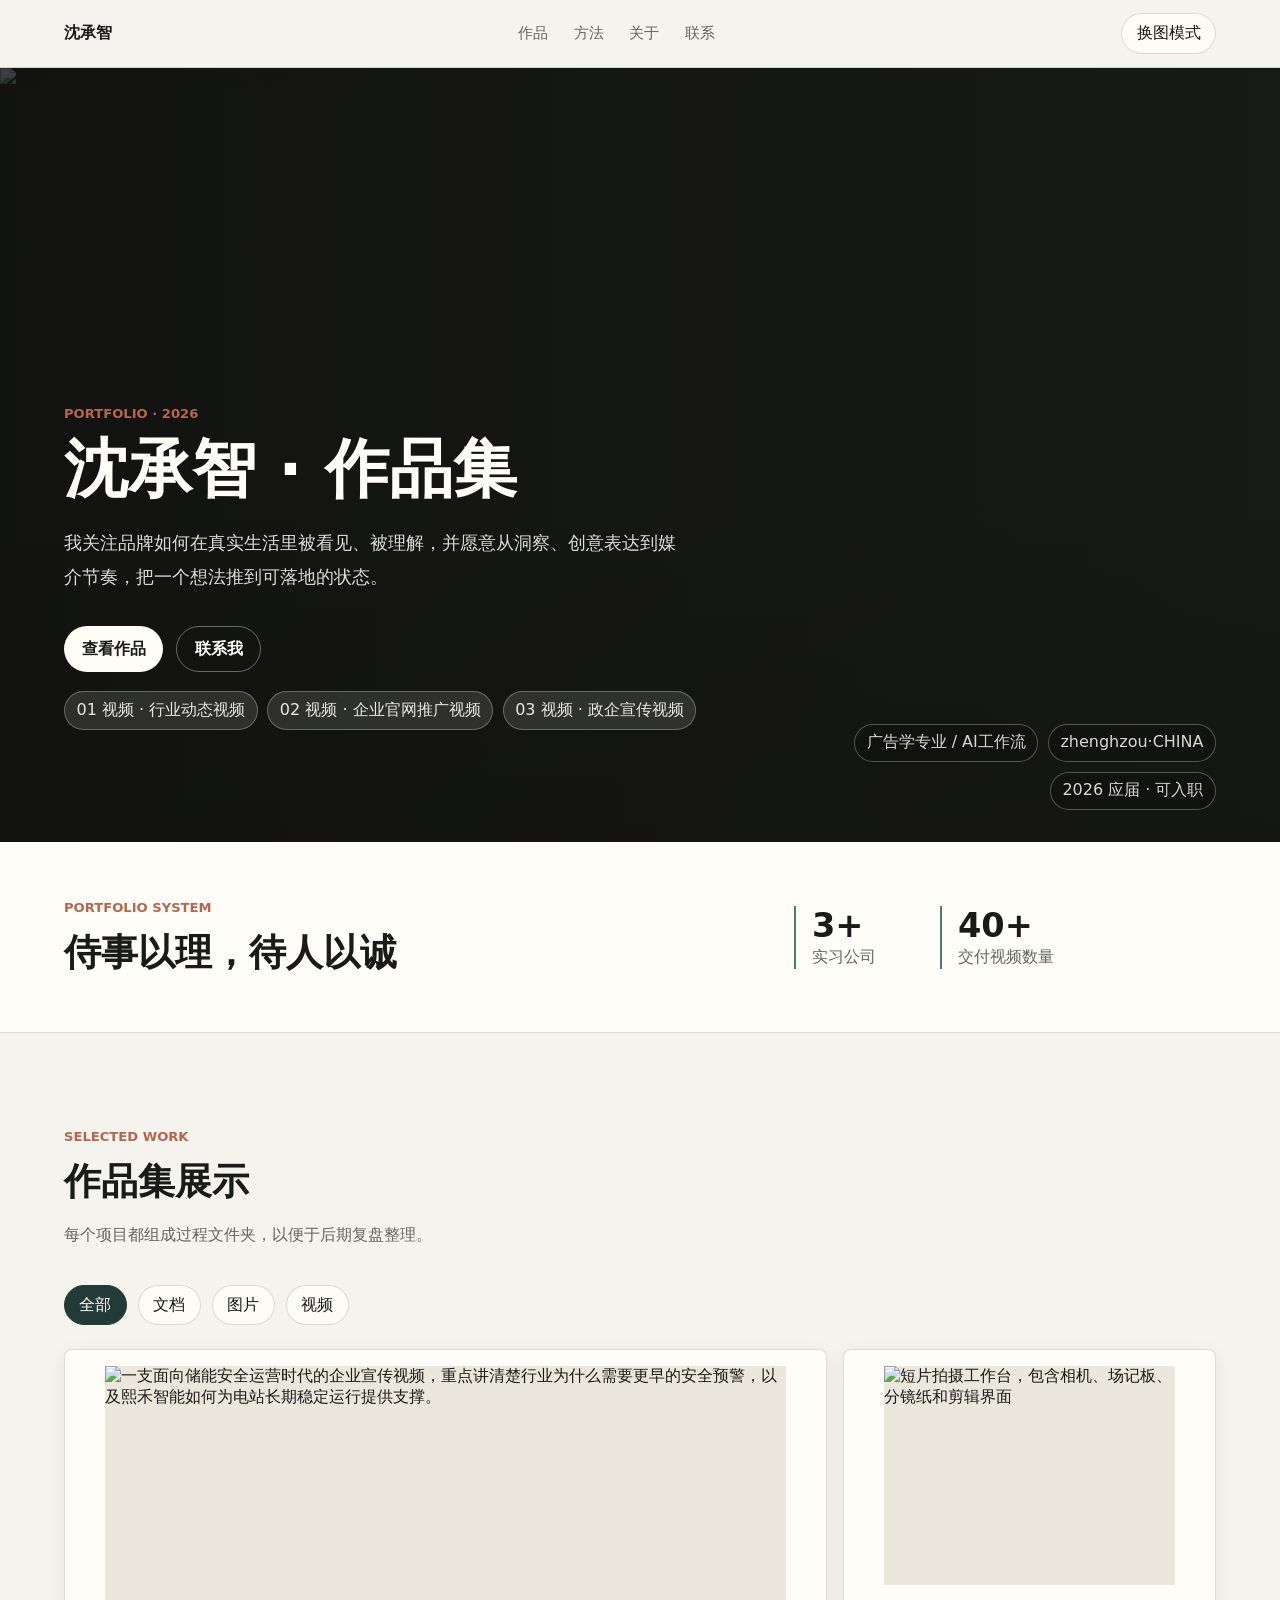
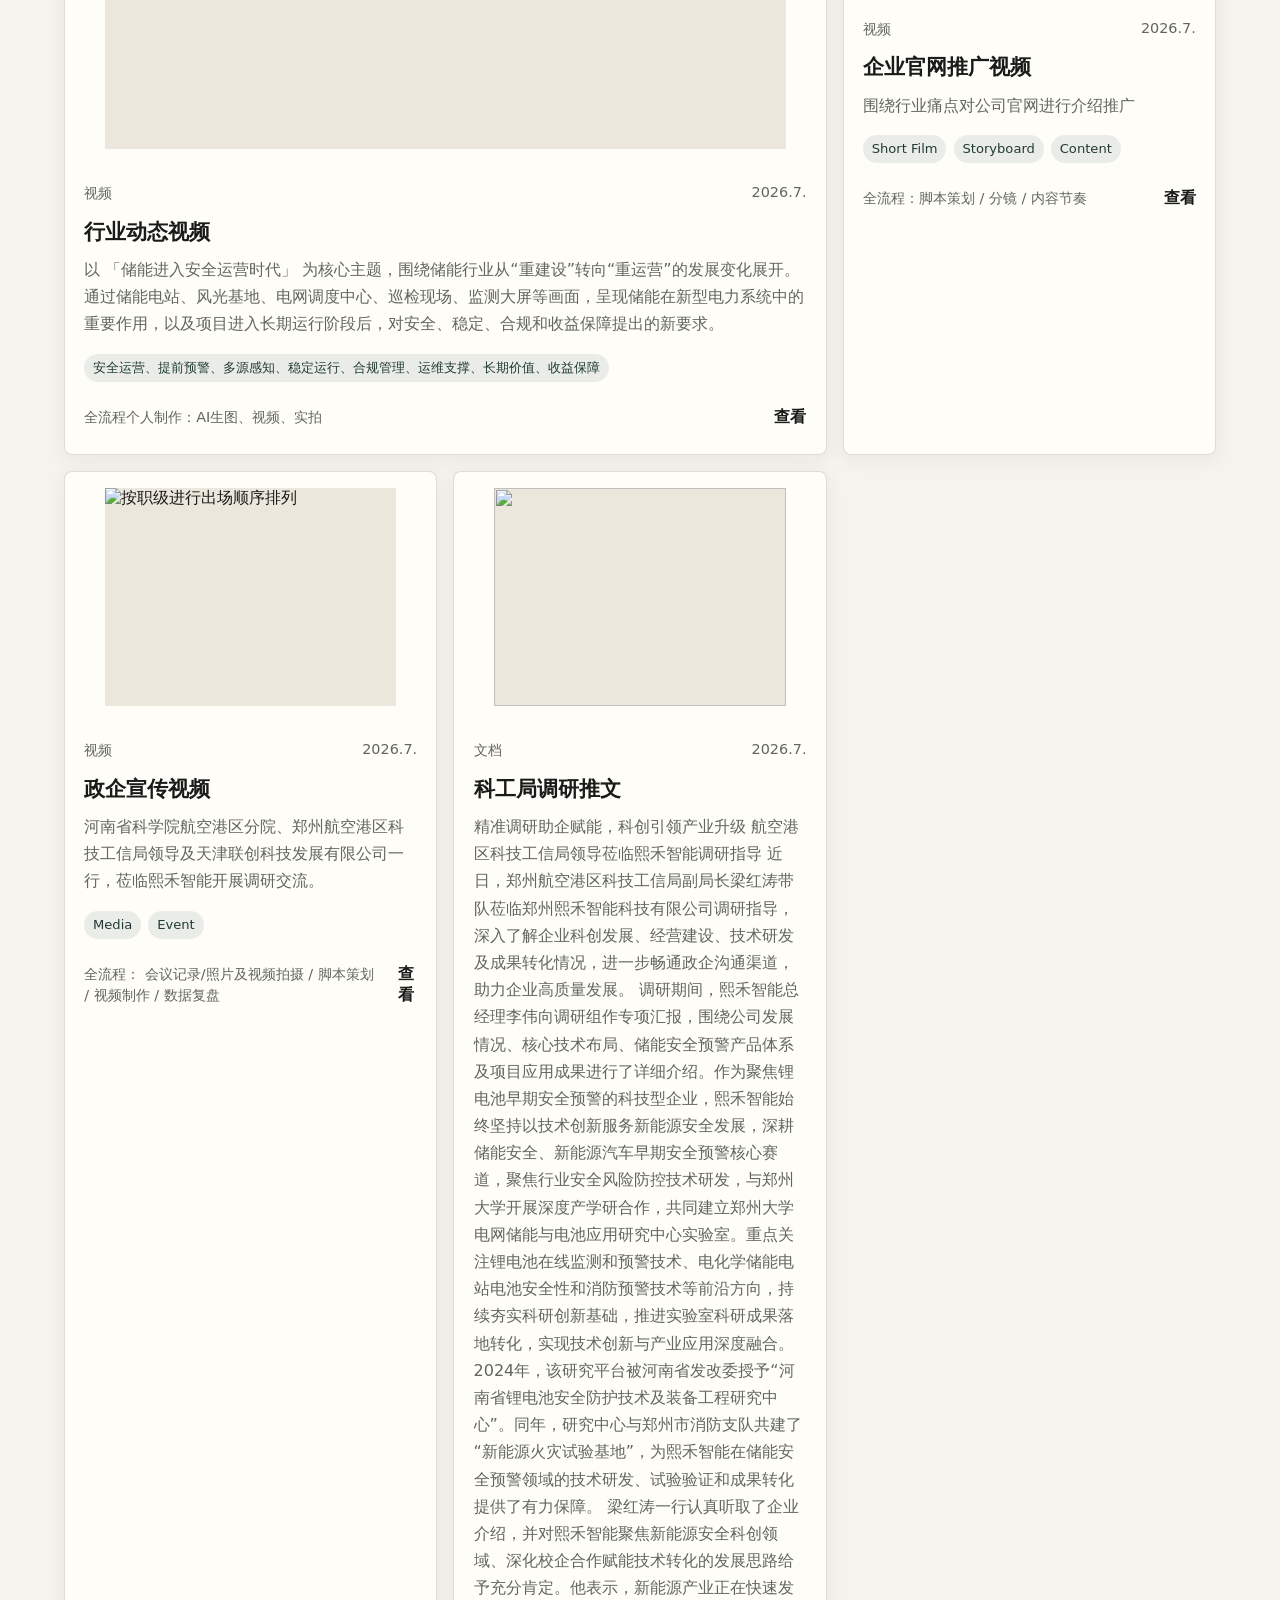
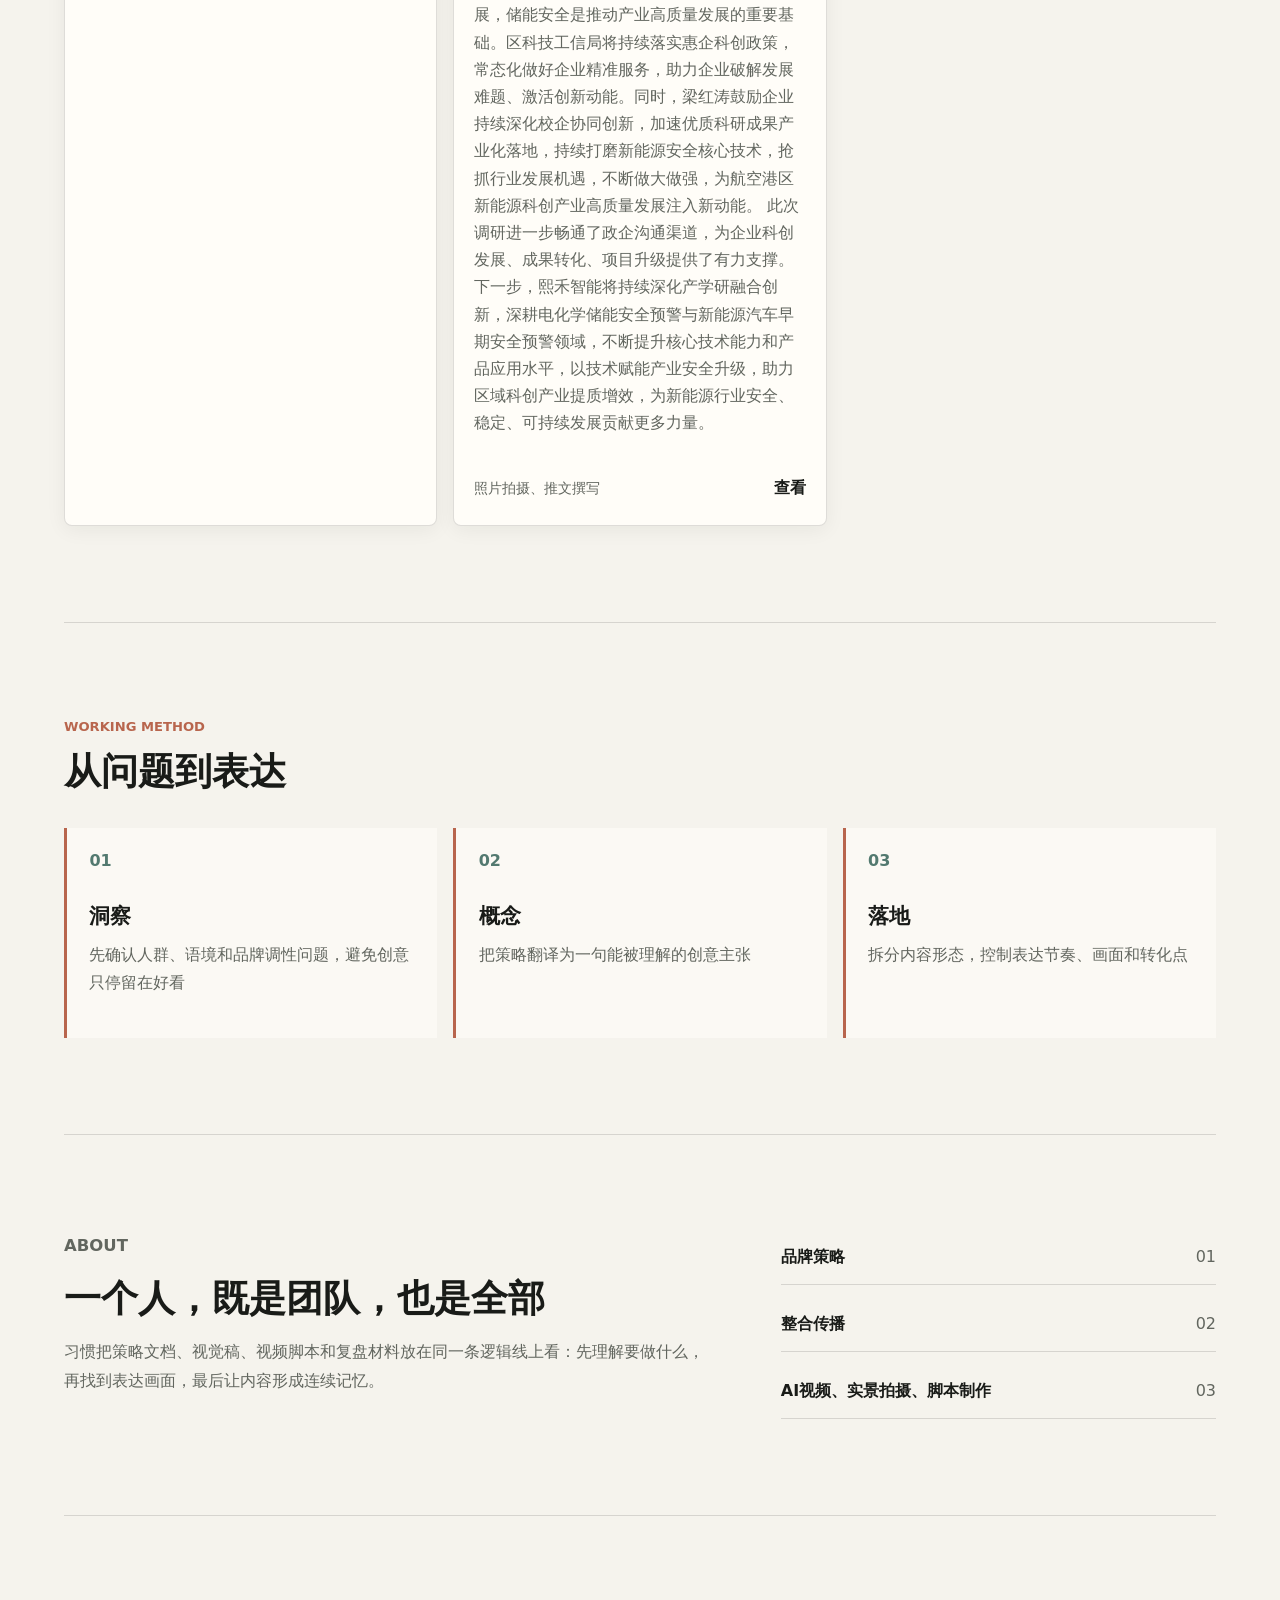
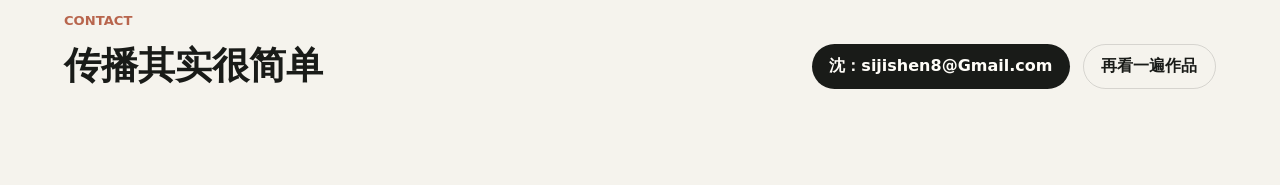
==== index.html @ af988483 "Add files via upload" ====
<!doctype html>
<html lang="zh-CN">
  <head>
    <meta charset="UTF-8" />
    <meta name="viewport" content="width=device-width, initial-scale=1.0" />
    <title>广告作品集 | 你的名字</title>
    <meta
      name="description"
      content="广告学应届生作品集，展示品牌策略、视觉传播、文档、图片与视频项目。"
    />
    <link rel="icon" href="data:," />
    <link rel="stylesheet" href="styles.css" />
  </head>
  <body>
    <a class="skip-link" href="#work">跳到作品</a>

    <header class="site-header" aria-label="主导航">
      <a class="brand" href="#top" id="brandName">你的名字</a>
      <nav class="nav-links" aria-label="页面导航">
        <a href="#work">作品</a>
        <a href="#process">方法</a>
        <a href="#about">关于</a>
        <a href="#contact">联系</a>
      </nav>
      <button class="text-button" id="editModeToggle" type="button" aria-pressed="false">
        换图模式
      </button>
    </header>

    <main id="top">
      <section class="hero" aria-labelledby="heroTitle">
        <img class="hero-image" id="heroImage" src="" alt="" />
        <div class="hero-shade" aria-hidden="true"></div>
        <div class="hero-content">
          <p class="eyebrow" id="heroEyebrow">Advertising Portfolio · 2026</p>
          <h1 id="heroTitle">把策略、画面与媒介节奏放到同一张桌面上。</h1>
          <p class="hero-copy" id="heroIntro"></p>
          <div class="hero-actions">
            <a class="primary-link" href="#work">查看作品</a>
            <a class="secondary-link" href="#contact">联系我</a>
          </div>
          <div class="hero-work-rail" id="heroWorkRail" aria-label="快速打开作品"></div>
          <div class="hero-image-tools image-tools" data-image-tools>
            <label class="file-button">
              替换首图
              <input class="image-picker" type="file" accept="image/*" data-slot="hero" />
            </label>
            <button class="text-button light" type="button" data-reset-image="hero">恢复默认</button>
          </div>
        </div>
        <div class="hero-meta" aria-label="个人信息">
          <span id="profileRole">广告学应届生</span>
          <span id="profileLocation">Shanghai</span>
          <span id="profileAvailability">2026 应届 · 可入职</span>
        </div>
      </section>

      <section class="overview" aria-label="作品集概览">
        <div class="overview-inner">
          <div>
            <p class="section-kicker">Portfolio System</p>
            <h2 id="overviewTitle">文档、图片、视频，都放进同一套清晰的叙事里。</h2>
          </div>
          <div class="metric-row" id="metricRow"></div>
        </div>
      </section>

      <section class="work-section" id="work" aria-labelledby="workTitle">
        <div class="section-heading">
          <p class="section-kicker">Selected Work</p>
          <h2 id="workTitle">作品</h2>
          <p id="workIntro">
            每个项目都保留封面、媒介类型、职责、过程文件和预览入口，适合面试前快速展示重点。
          </p>
        </div>
        <div class="filter-bar" id="filterBar" role="tablist" aria-label="作品筛选"></div>
        <div class="portfolio-grid" id="portfolioGrid"></div>
      </section>

      <section class="process-band" id="process" aria-labelledby="processTitle">
        <div class="section-heading narrow">
          <p class="section-kicker">Working Method</p>
          <h2 id="processTitle">从问题到表达</h2>
        </div>
        <div class="process-grid" id="processGrid"></div>
      </section>

      <section class="about-section" id="about" aria-labelledby="aboutTitle">
        <div class="about-copy">
          <p class="section-kicker">About</p>
          <h2 id="aboutTitle">我适合需要“想清楚，也做出来”的团队。</h2>
          <p id="aboutText">
            我习惯把策略文档、视觉稿、视频脚本和复盘材料放在同一条逻辑线上看：先理解人，再找到表达，
            最后让内容在合适的媒介里形成连续记忆。
          </p>
        </div>
        <div class="focus-list" id="focusList" aria-label="能力方向"></div>
      </section>

      <section class="contact-section" id="contact" aria-labelledby="contactTitle">
        <div>
          <p class="section-kicker">Contact</p>
          <h2 id="contactTitle">期待把下一个传播问题讲清楚。</h2>
        </div>
        <div class="contact-actions">
          <a class="primary-link dark" id="emailLink" href="mailto:yourname@email.com">发邮件</a>
          <a class="secondary-link dark" href="#work">再看一遍作品</a>
        </div>
      </section>
    </main>

    <div class="modal" id="projectModal" hidden>
      <div class="modal-backdrop" data-close-modal></div>
      <article
        class="modal-panel"
        role="dialog"
        aria-modal="true"
        aria-labelledby="modalTitle"
        tabindex="-1"
      >
        <button class="modal-close" type="button" data-close-modal aria-label="关闭项目详情">
          关闭
        </button>
        <div class="modal-media" id="modalMedia"></div>
        <div class="modal-body">
          <p class="project-type" id="modalType"></p>
          <h2 id="modalTitle"></h2>
          <p id="modalSummary"></p>
          <dl class="project-details">
            <div>
              <dt>职责</dt>
              <dd id="modalRole"></dd>
            </div>
            <div>
              <dt>年份</dt>
              <dd id="modalYear"></dd>
            </div>
          </dl>
          <div class="tag-row" id="modalTags"></div>
          <div class="modal-actions" id="modalActions"></div>
          <div class="gallery-strip" id="modalGallery"></div>
        </div>
      </article>
    </div>

    <script src="content.js"></script>
    <script src="script.js"></script>
  </body>
</html>
---- styles.css ----
:root {
  --ink: #191b18;
  --muted: #62665f;
  --paper: #f5f3ed;
  --soft: #ebe7dd;
  --white: #fffdf8;
  --sage: #52796f;
  --deep-sage: #233b36;
  --clay: #b8654d;
  --line: rgba(25, 27, 24, 0.14);
  --shadow: 0 18px 60px rgba(24, 27, 25, 0.13);
  --radius: 8px;
}

* {
  box-sizing: border-box;
}

html {
  scroll-behavior: smooth;
}

body {
  margin: 0;
  font-family: "Inter", "PingFang SC", "Microsoft YaHei", system-ui, sans-serif;
  color: var(--ink);
  background: var(--paper);
  letter-spacing: 0;
  overflow-x: hidden;
}

body.is-editing .image-tools,
body.is-editing .card-image-tools {
  display: flex;
}

body.modal-open {
  overflow: hidden;
}

a {
  color: inherit;
  text-decoration: none;
}

img,
video {
  display: block;
  max-width: 100%;
}

button,
input {
  font: inherit;
  letter-spacing: 0;
}

.skip-link {
  position: fixed;
  left: 1rem;
  top: -4rem;
  z-index: 20;
  padding: 0.75rem 1rem;
  background: var(--ink);
  color: var(--white);
  border-radius: var(--radius);
}

.skip-link:focus {
  top: 1rem;
}

.site-header {
  position: sticky;
  top: 0;
  z-index: 12;
  display: grid;
  grid-template-columns: auto 1fr auto;
  align-items: center;
  gap: 1.5rem;
  min-height: 68px;
  padding: 0 5vw;
  background: rgba(245, 243, 237, 0.88);
  border-bottom: 1px solid var(--line);
  backdrop-filter: blur(18px);
  width: 100%;
  min-width: 0;
}

.site-header > * {
  min-width: 0;
}

.brand {
  font-weight: 700;
  min-width: 0;
  overflow-wrap: anywhere;
  white-space: nowrap;
}

.nav-links {
  display: flex;
  justify-content: center;
  gap: 1.6rem;
  color: var(--muted);
  font-size: 0.95rem;
  min-width: 0;
}

.nav-links a {
  padding: 0.5rem 0;
}

.nav-links a:hover,
.nav-links a:focus-visible {
  color: var(--ink);
}

.text-button,
.filter-button,
.file-button {
  border: 1px solid var(--line);
  background: rgba(255, 253, 248, 0.78);
  color: var(--ink);
  border-radius: 999px;
  min-height: 38px;
  padding: 0.55rem 0.9rem;
  cursor: pointer;
}

#editModeToggle {
  white-space: nowrap;
}

.text-button:hover,
.filter-button:hover,
.file-button:hover,
.text-button:focus-visible,
.filter-button:focus-visible,
.file-button:focus-within {
  border-color: rgba(25, 27, 24, 0.4);
}

.text-button.light,
.file-button.light {
  color: var(--white);
  background: rgba(25, 27, 24, 0.42);
  border-color: rgba(255, 255, 255, 0.3);
}

.file-button {
  position: relative;
  display: inline-flex;
  align-items: center;
  justify-content: center;
  overflow: hidden;
}

.file-button input {
  position: absolute;
  inset: 0;
  opacity: 0;
  cursor: pointer;
}

.hero {
  position: relative;
  min-height: 86svh;
  display: grid;
  align-items: end;
  overflow: hidden;
  background: var(--ink);
}

.hero-image,
.hero-shade {
  position: absolute;
  inset: 0;
  width: 100%;
  height: 100%;
}

.hero-image {
  object-fit: cover;
}

.hero-shade {
  background:
    linear-gradient(90deg, rgba(16, 17, 15, 0.78) 0%, rgba(16, 17, 15, 0.46) 42%, rgba(16, 17, 15, 0.1) 100%),
    linear-gradient(0deg, rgba(16, 17, 15, 0.42), rgba(16, 17, 15, 0.04) 42%);
}

.hero-content {
  position: relative;
  z-index: 1;
  width: min(920px, 90vw);
  padding: 8rem 5vw 7rem;
  color: var(--white);
  min-width: 0;
}

.eyebrow,
.section-kicker,
.project-type {
  margin: 0 0 1rem;
  color: var(--clay);
  font-size: 0.82rem;
  font-weight: 700;
  text-transform: uppercase;
}

.hero h1 {
  margin: 0;
  max-width: 880px;
  font-size: 4rem;
  line-height: 1.02;
  font-weight: 760;
  overflow-wrap: anywhere;
  word-break: break-word;
}

.hero-copy {
  max-width: 620px;
  margin: 1.5rem 0 0;
  color: rgba(255, 253, 248, 0.86);
  font-size: 1.12rem;
  line-height: 1.9;
}

.hero-actions,
.contact-actions,
.modal-actions {
  display: flex;
  flex-wrap: wrap;
  gap: 0.8rem;
  margin-top: 2rem;
}

.hero-work-rail {
  display: flex;
  flex-wrap: wrap;
  gap: 0.6rem;
  min-width: 0;
  max-width: 650px;
  margin-top: 1.2rem;
}

.hero-work-button {
  max-width: 100%;
  min-height: 38px;
  padding: 0.5rem 0.72rem;
  border: 1px solid rgba(255, 255, 255, 0.28);
  border-radius: 999px;
  background: rgba(255, 253, 248, 0.12);
  color: rgba(255, 253, 248, 0.9);
  cursor: pointer;
  overflow-wrap: anywhere;
}

.hero-work-button:hover,
.hero-work-button:focus-visible {
  background: rgba(255, 253, 248, 0.2);
}

.primary-link,
.secondary-link {
  display: inline-flex;
  align-items: center;
  justify-content: center;
  min-height: 44px;
  padding: 0.7rem 1.1rem;
  border-radius: 999px;
  font-weight: 700;
}

.primary-link {
  background: var(--white);
  color: var(--ink);
}

.secondary-link {
  border: 1px solid rgba(255, 255, 255, 0.36);
  color: var(--white);
}

.primary-link.dark {
  background: var(--ink);
  color: var(--white);
}

.secondary-link.dark {
  color: var(--ink);
  border-color: var(--line);
}

.hero-meta {
  position: absolute;
  right: 5vw;
  bottom: 2rem;
  z-index: 1;
  display: flex;
  flex-wrap: wrap;
  justify-content: flex-end;
  gap: 0.6rem;
  max-width: 520px;
  color: rgba(255, 253, 248, 0.84);
}

.hero-meta span {
  min-width: 0;
  padding: 0.48rem 0.72rem;
  border: 1px solid rgba(255, 255, 255, 0.28);
  border-radius: 999px;
  background: rgba(10, 11, 10, 0.3);
  overflow-wrap: anywhere;
}

.image-tools,
.card-image-tools {
  display: none;
  gap: 0.55rem;
  flex-wrap: wrap;
}

.hero-image-tools {
  margin-top: 1rem;
}

.overview {
  border-bottom: 1px solid var(--line);
  background: var(--white);
}

.overview-inner,
.work-section,
.process-band,
.about-section,
.contact-section {
  width: min(1180px, 90vw);
  margin: 0 auto;
}

.overview-inner {
  display: grid;
  grid-template-columns: 1fr auto;
  gap: 3rem;
  align-items: center;
  min-height: 190px;
  padding: 3rem 0;
}

.overview h2,
.section-heading h2,
.about-copy h2,
.contact-section h2 {
  margin: 0;
  font-size: 2.3rem;
  line-height: 1.18;
}

.metric-row {
  display: grid;
  grid-template-columns: repeat(3, minmax(120px, 1fr));
  gap: 1rem;
}

.metric {
  min-width: 130px;
  padding-left: 1rem;
  border-left: 2px solid var(--sage);
}

.metric strong {
  display: block;
  font-size: 2.1rem;
}

.metric span {
  color: var(--muted);
  line-height: 1.5;
}

.work-section,
.process-band,
.about-section,
.contact-section {
  padding: 6rem 0;
}

.section-heading {
  max-width: 700px;
  margin-bottom: 2.2rem;
}

.section-heading.narrow {
  max-width: 540px;
}

.section-heading p:not(.section-kicker),
.about-copy p {
  color: var(--muted);
  font-size: 1.03rem;
  line-height: 1.8;
}

.filter-bar {
  display: flex;
  flex-wrap: wrap;
  gap: 0.7rem;
  margin-bottom: 1.5rem;
}

.filter-button[aria-selected="true"] {
  background: var(--deep-sage);
  color: var(--white);
  border-color: var(--deep-sage);
}

.portfolio-grid {
  display: grid;
  grid-template-columns: repeat(3, minmax(0, 1fr));
  gap: 1rem;
}

.project-card {
  position: relative;
  overflow: hidden;
  border: 1px solid var(--line);
  border-radius: var(--radius);
  background: var(--white);
  box-shadow: 0 4px 20px rgba(24, 27, 25, 0.06);
}

.project-card.featured {
  grid-column: span 2;
}

.card-media {
  position: relative;
  aspect-ratio: 4 / 3;
  overflow: hidden;
  background: var(--soft);
}

.project-card.featured .card-media {
  aspect-ratio: 16 / 9;
}

.card-media img {
  width: 100%;
  height: 100%;
  object-fit: cover;
  transition: transform 500ms ease;
}

.project-card:hover .card-media img {
  transform: scale(1.035);
}

.card-image-tools {
  position: absolute;
  left: 0.75rem;
  right: 0.75rem;
  bottom: 0.75rem;
  z-index: 2;
}

.card-body {
  padding: 1.2rem;
}

.card-topline {
  display: flex;
  justify-content: space-between;
  gap: 1rem;
  color: var(--muted);
  font-size: 0.9rem;
}

.card-body h3 {
  margin: 0.9rem 0 0.65rem;
  font-size: 1.34rem;
  line-height: 1.3;
}

.card-body p {
  margin: 0;
  color: var(--muted);
  line-height: 1.7;
}

.tag-row {
  display: flex;
  flex-wrap: wrap;
  gap: 0.45rem;
  margin-top: 1rem;
}

.tag {
  display: inline-flex;
  align-items: center;
  min-height: 28px;
  padding: 0.25rem 0.55rem;
  border-radius: 999px;
  color: var(--deep-sage);
  background: rgba(82, 121, 111, 0.12);
  font-size: 0.82rem;
}

.card-footer {
  display: flex;
  justify-content: space-between;
  align-items: center;
  gap: 1rem;
  margin-top: 1.2rem;
}

.card-footer span {
  color: var(--muted);
  font-size: 0.9rem;
  line-height: 1.5;
}

.open-project {
  border: 0;
  background: transparent;
  color: var(--ink);
  font-weight: 700;
  cursor: pointer;
  padding: 0.4rem 0;
}

.process-band {
  border-top: 1px solid var(--line);
  border-bottom: 1px solid var(--line);
}

.process-grid {
  display: grid;
  grid-template-columns: repeat(3, 1fr);
  gap: 1rem;
}

.process-item {
  min-height: 210px;
  padding: 1.4rem;
  border-left: 3px solid var(--clay);
  background: rgba(255, 253, 248, 0.62);
}

.process-item span {
  color: var(--sage);
  font-weight: 800;
}

.process-item h3 {
  margin: 2rem 0 0.7rem;
  font-size: 1.3rem;
}

.process-item p {
  margin: 0;
  color: var(--muted);
  line-height: 1.75;
}

.about-section {
  display: grid;
  grid-template-columns: minmax(0, 1.2fr) minmax(260px, 0.8fr);
  gap: 4rem;
  align-items: start;
}

.focus-list {
  display: grid;
  gap: 0.8rem;
}

.focus-item {
  display: flex;
  justify-content: space-between;
  gap: 1rem;
  padding: 1rem 0;
  border-bottom: 1px solid var(--line);
}

.focus-item span:first-child {
  font-weight: 700;
}

.focus-item span:last-child {
  color: var(--muted);
}

.contact-section {
  display: grid;
  grid-template-columns: 1fr auto;
  align-items: center;
  gap: 2rem;
  border-top: 1px solid var(--line);
}

.modal[hidden] {
  display: none;
}

.modal {
  position: fixed;
  inset: 0;
  z-index: 30;
  display: grid;
  place-items: center;
  padding: 2rem;
}

.modal-backdrop {
  position: absolute;
  inset: 0;
  background: rgba(20, 21, 19, 0.58);
  backdrop-filter: blur(8px);
}

.modal-panel {
  position: relative;
  display: grid;
  grid-template-columns: minmax(280px, 0.9fr) minmax(320px, 1fr);
  width: min(1060px, 96vw);
  max-height: 88vh;
  overflow: auto;
  border-radius: var(--radius);
  background: var(--white);
  box-shadow: var(--shadow);
}

.modal-close {
  position: absolute;
  top: 1rem;
  right: 1rem;
  z-index: 2;
  min-height: 36px;
  padding: 0.45rem 0.75rem;
  border: 1px solid rgba(255, 255, 255, 0.45);
  border-radius: 999px;
  background: rgba(25, 27, 24, 0.52);
  color: var(--white);
  cursor: pointer;
}

.modal-media {
  min-height: 520px;
  background: var(--soft);
}

.modal-media img,
.modal-media video {
  width: 100%;
  height: 100%;
  min-height: 520px;
  object-fit: cover;
}

.modal-body {
  padding: 3.4rem 2rem 2rem;
}

.modal-body h2 {
  margin: 0;
  font-size: 2.1rem;
  line-height: 1.22;
}

.modal-body p {
  color: var(--muted);
  line-height: 1.8;
}

.project-details {
  display: grid;
  grid-template-columns: repeat(2, 1fr);
  gap: 1rem;
  margin: 1.5rem 0;
}

.project-details div {
  border-top: 1px solid var(--line);
  padding-top: 0.8rem;
}

.project-details dt {
  color: var(--muted);
  font-size: 0.85rem;
}

.project-details dd {
  margin: 0.35rem 0 0;
  font-weight: 700;
  line-height: 1.5;
}

.gallery-strip {
  display: grid;
  grid-template-columns: repeat(3, 1fr);
  gap: 0.55rem;
  margin-top: 1.25rem;
}

.gallery-strip img {
  width: 100%;
  aspect-ratio: 4 / 3;
  object-fit: cover;
  border-radius: 6px;
}

.video-placeholder {
  position: relative;
  height: 100%;
  min-height: 520px;
}

.video-placeholder img {
  filter: saturate(0.88);
}

.video-note {
  position: absolute;
  left: 1rem;
  right: 1rem;
  bottom: 1rem;
  padding: 0.9rem;
  border-radius: var(--radius);
  color: var(--white);
  background: rgba(25, 27, 24, 0.64);
  line-height: 1.65;
}

@media (max-width: 980px) {
  .site-header {
    grid-template-columns: 1fr auto;
  }

  .nav-links {
    order: 3;
    grid-column: 1 / -1;
    justify-content: flex-start;
    overflow-x: auto;
    padding-bottom: 0.8rem;
  }

  .hero h1 {
    font-size: 3.2rem;
  }

  .hero-meta {
    left: 5vw;
    right: 5vw;
    justify-content: flex-start;
  }

  .overview-inner,
  .about-section,
  .contact-section {
    grid-template-columns: 1fr;
  }

  .metric-row,
  .process-grid {
    grid-template-columns: 1fr;
  }

  .portfolio-grid {
    grid-template-columns: repeat(2, minmax(0, 1fr));
  }

  .project-card.featured {
    grid-column: span 1;
  }

  .modal-panel {
    grid-template-columns: 1fr;
  }

  .modal-media,
  .modal-media img,
  .modal-media video,
  .video-placeholder {
    min-height: 360px;
  }
}

@media (max-width: 640px) {
  .site-header {
    padding: 0.8rem 1rem;
    gap: 0.8rem;
  }

  #editModeToggle {
    padding-inline: 0.72rem;
  }

  .nav-links {
    gap: 1rem;
  }

  .hero {
    display: block;
    min-height: auto;
    padding-bottom: 1rem;
  }

  .hero-content {
    width: 100%;
    padding: 5.5rem 1rem 1.2rem;
  }

  .hero h1 {
    font-size: 2.05rem;
    line-height: 1.12;
  }

  .hero-copy {
    font-size: 1rem;
  }

  .hero-work-rail {
    flex-wrap: nowrap;
    overflow-x: auto;
    padding-bottom: 0.2rem;
  }

  .hero-work-button {
    flex: 0 0 auto;
  }

  .hero-meta {
    position: relative;
    left: auto;
    right: auto;
    bottom: auto;
    margin: 0 1rem;
    max-width: calc(100% - 2rem);
  }

  .hero-meta span {
    max-width: 100%;
  }

  .overview-inner,
  .work-section,
  .process-band,
  .about-section,
  .contact-section {
    width: min(100% - 2rem, 1180px);
  }

  .overview h2,
  .section-heading h2,
  .about-copy h2,
  .contact-section h2 {
    font-size: 1.8rem;
  }

  .portfolio-grid {
    grid-template-columns: 1fr;
  }

  .work-section,
  .process-band,
  .about-section,
  .contact-section {
    padding: 4rem 0;
  }

  .modal {
    padding: 0.75rem;
  }

  .modal-panel {
    max-height: 92vh;
  }

  .modal-body {
    padding: 2.7rem 1rem 1.2rem;
  }

  .project-details,
  .gallery-strip {
    grid-template-columns: 1fr;
  }

  .card-footer {
    align-items: flex-start;
    flex-direction: column;
  }
}
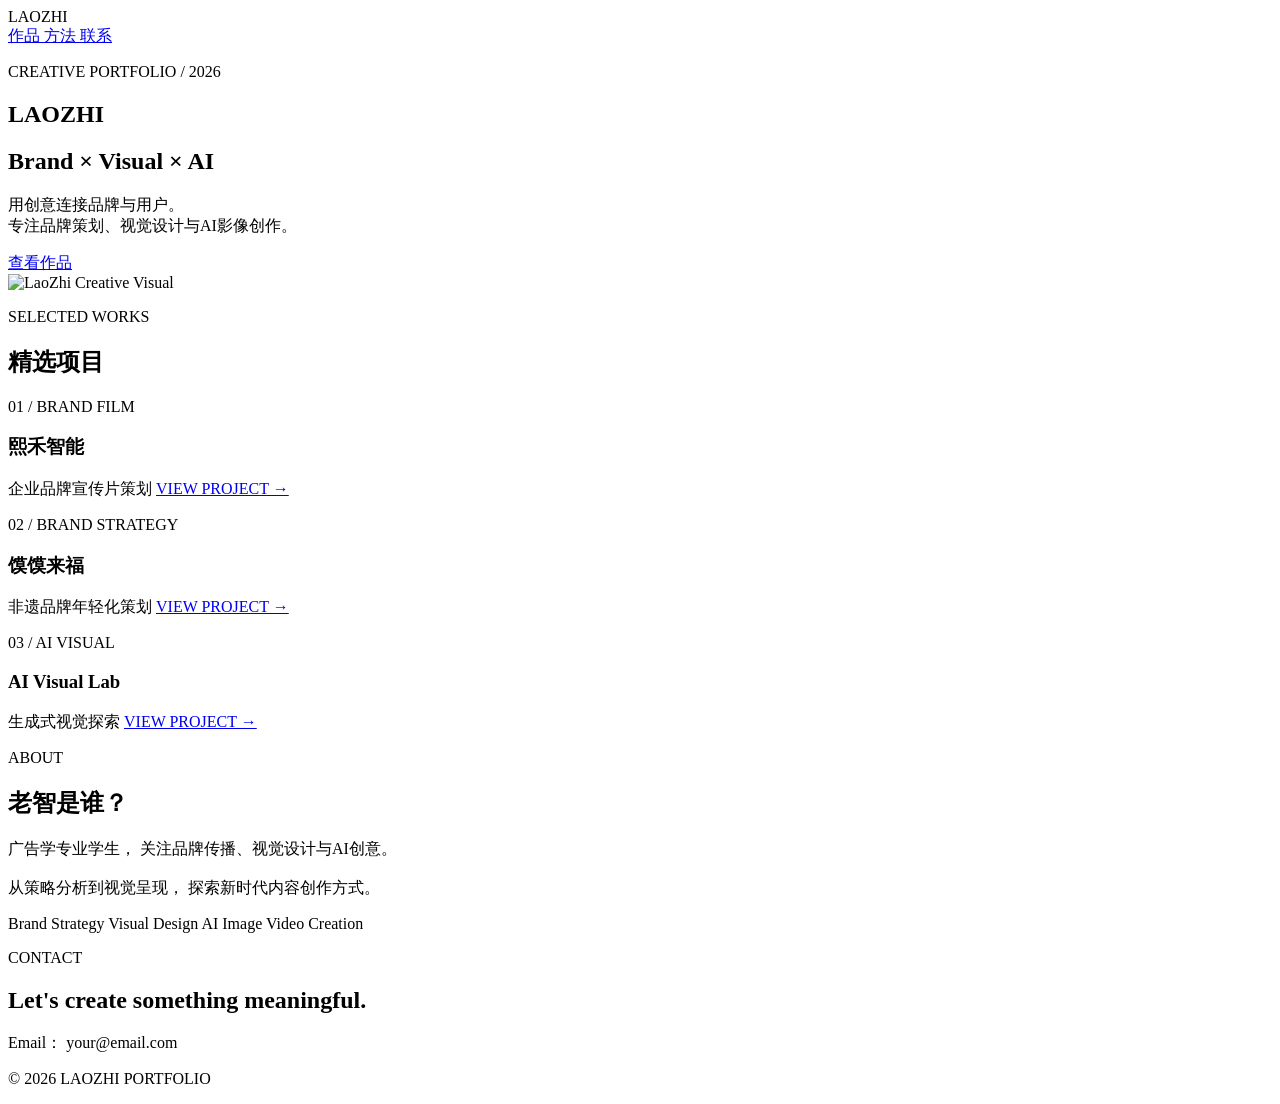
==== commit f1d95635: "Refactor index.html for portfolio site Updated HTML structure and content for portfolio site." ====
--- a/index.html
+++ b/index.html
@@ -1,149 +1,363 @@
-<!doctype html>
+<!DOCTYPE html>
 <html lang="zh-CN">
-  <head>
-    <meta charset="UTF-8" />
-    <meta name="viewport" content="width=device-width, initial-scale=1.0" />
-    <title>广告作品集 | 你的名字</title>
-    <meta
-      name="description"
-      content="广告学应届生作品集，展示品牌策略、视觉传播、文档、图片与视频项目。"
-    />
-    <link rel="icon" href="data:," />
-    <link rel="stylesheet" href="styles.css" />
-  </head>
-  <body>
-    <a class="skip-link" href="#work">跳到作品</a>
-
-    <header class="site-header" aria-label="主导航">
-      <a class="brand" href="#top" id="brandName">你的名字</a>
-      <nav class="nav-links" aria-label="页面导航">
-        <a href="#work">作品</a>
-        <a href="#process">方法</a>
-        <a href="#about">关于</a>
-        <a href="#contact">联系</a>
-      </nav>
-      <button class="text-button" id="editModeToggle" type="button" aria-pressed="false">
-        换图模式
-      </button>
-    </header>
-
-    <main id="top">
-      <section class="hero" aria-labelledby="heroTitle">
-        <img class="hero-image" id="heroImage" src="" alt="" />
-        <div class="hero-shade" aria-hidden="true"></div>
-        <div class="hero-content">
-          <p class="eyebrow" id="heroEyebrow">Advertising Portfolio · 2026</p>
-          <h1 id="heroTitle">把策略、画面与媒介节奏放到同一张桌面上。</h1>
-          <p class="hero-copy" id="heroIntro"></p>
-          <div class="hero-actions">
-            <a class="primary-link" href="#work">查看作品</a>
-            <a class="secondary-link" href="#contact">联系我</a>
-          </div>
-          <div class="hero-work-rail" id="heroWorkRail" aria-label="快速打开作品"></div>
-          <div class="hero-image-tools image-tools" data-image-tools>
-            <label class="file-button">
-              替换首图
-              <input class="image-picker" type="file" accept="image/*" data-slot="hero" />
-            </label>
-            <button class="text-button light" type="button" data-reset-image="hero">恢复默认</button>
-          </div>
-        </div>
-        <div class="hero-meta" aria-label="个人信息">
-          <span id="profileRole">广告学应届生</span>
-          <span id="profileLocation">Shanghai</span>
-          <span id="profileAvailability">2026 应届 · 可入职</span>
-        </div>
-      </section>
-
-      <section class="overview" aria-label="作品集概览">
-        <div class="overview-inner">
-          <div>
-            <p class="section-kicker">Portfolio System</p>
-            <h2 id="overviewTitle">文档、图片、视频，都放进同一套清晰的叙事里。</h2>
-          </div>
-          <div class="metric-row" id="metricRow"></div>
-        </div>
-      </section>
-
-      <section class="work-section" id="work" aria-labelledby="workTitle">
-        <div class="section-heading">
-          <p class="section-kicker">Selected Work</p>
-          <h2 id="workTitle">作品</h2>
-          <p id="workIntro">
-            每个项目都保留封面、媒介类型、职责、过程文件和预览入口，适合面试前快速展示重点。
-          </p>
-        </div>
-        <div class="filter-bar" id="filterBar" role="tablist" aria-label="作品筛选"></div>
-        <div class="portfolio-grid" id="portfolioGrid"></div>
-      </section>
-
-      <section class="process-band" id="process" aria-labelledby="processTitle">
-        <div class="section-heading narrow">
-          <p class="section-kicker">Working Method</p>
-          <h2 id="processTitle">从问题到表达</h2>
-        </div>
-        <div class="process-grid" id="processGrid"></div>
-      </section>
-
-      <section class="about-section" id="about" aria-labelledby="aboutTitle">
-        <div class="about-copy">
-          <p class="section-kicker">About</p>
-          <h2 id="aboutTitle">我适合需要“想清楚，也做出来”的团队。</h2>
-          <p id="aboutText">
-            我习惯把策略文档、视觉稿、视频脚本和复盘材料放在同一条逻辑线上看：先理解人，再找到表达，
-            最后让内容在合适的媒介里形成连续记忆。
-          </p>
-        </div>
-        <div class="focus-list" id="focusList" aria-label="能力方向"></div>
-      </section>
-
-      <section class="contact-section" id="contact" aria-labelledby="contactTitle">
-        <div>
-          <p class="section-kicker">Contact</p>
-          <h2 id="contactTitle">期待把下一个传播问题讲清楚。</h2>
-        </div>
-        <div class="contact-actions">
-          <a class="primary-link dark" id="emailLink" href="mailto:yourname@email.com">发邮件</a>
-          <a class="secondary-link dark" href="#work">再看一遍作品</a>
-        </div>
-      </section>
-    </main>
-
-    <div class="modal" id="projectModal" hidden>
-      <div class="modal-backdrop" data-close-modal></div>
-      <article
-        class="modal-panel"
-        role="dialog"
-        aria-modal="true"
-        aria-labelledby="modalTitle"
-        tabindex="-1"
-      >
-        <button class="modal-close" type="button" data-close-modal aria-label="关闭项目详情">
-          关闭
-        </button>
-        <div class="modal-media" id="modalMedia"></div>
-        <div class="modal-body">
-          <p class="project-type" id="modalType"></p>
-          <h2 id="modalTitle"></h2>
-          <p id="modalSummary"></p>
-          <dl class="project-details">
-            <div>
-              <dt>职责</dt>
-              <dd id="modalRole"></dd>
-            </div>
-            <div>
-              <dt>年份</dt>
-              <dd id="modalYear"></dd>
-            </div>
-          </dl>
-          <div class="tag-row" id="modalTags"></div>
-          <div class="modal-actions" id="modalActions"></div>
-          <div class="gallery-strip" id="modalGallery"></div>
-        </div>
-      </article>
+
+<head>
+    <meta charset="UTF-8">
+    <meta name="viewport" content="width=device-width, initial-scale=1.0">
+
+    <title>LaoZhi | Creative Portfolio</title>
+
+    <meta name="description"
+        content="LaoZhi Creative Portfolio，品牌策划、视觉设计、AI影像创作作品集。">
+
+    <link rel="stylesheet" href="css/style.css">
+
+</head>
+
+
+<body>
+
+
+<!-- 导航 -->
+
+<header class="header">
+
+    <div class="logo">
+        LAOZHI
     </div>
 
-    <script src="content.js"></script>
-    <script src="script.js"></script>
-  </body>
+
+    <nav>
+
+        <a href="#works">
+            作品
+        </a>
+
+        <a href="#about">
+            方法
+        </a>
+
+        <a href="#contact">
+            联系
+        </a>
+
+    </nav>
+
+
+</header>
+
+
+
+<!-- 首页首屏 -->
+
+<section class="hero">
+
+
+    <div class="hero-text">
+
+
+        <p class="year">
+            CREATIVE PORTFOLIO / 2026
+        </p>
+
+
+        <h1>
+
+            LAOZHI
+
+        </h1>
+
+
+        <h2>
+
+            Brand × Visual × AI
+
+        </h2>
+
+
+        <p class="intro">
+
+            用创意连接品牌与用户。
+            <br>
+            专注品牌策划、视觉设计与AI影像创作。
+
+        </p>
+
+
+
+        <a class="button"
+           href="#works">
+
+            查看作品
+
+        </a>
+
+
+    </div>
+
+
+
+    <div class="hero-image">
+
+
+        <img src="assets/cover/hero.jpg"
+             alt="LaoZhi Creative Visual">
+
+
+    </div>
+
+
+</section>
+
+
+
+
+
+<!-- 精选作品 -->
+
+<section id="works"
+         class="works">
+
+
+<div class="section-title">
+
+<p>
+SELECTED WORKS
+</p>
+
+<h2>
+精选项目
+</h2>
+
+</div>
+
+
+
+
+<div class="work-grid">
+
+
+
+<!-- 项目1 -->
+
+
+<article class="card">
+
+
+<p>
+01 / BRAND FILM
+</p>
+
+
+<h3>
+熙禾智能
+</h3>
+
+
+<span>
+企业品牌宣传片策划
+</span>
+
+
+<a href="works/xihe.html">
+VIEW PROJECT →
+</a>
+
+
+</article>
+
+
+
+
+
+<!-- 项目2 -->
+
+
+<article class="card">
+
+
+<p>
+02 / BRAND STRATEGY
+</p>
+
+
+<h3>
+馍馍来福
+</h3>
+
+
+<span>
+非遗品牌年轻化策划
+</span>
+
+
+<a href="works/momo.html">
+VIEW PROJECT →
+</a>
+
+
+</article>
+
+
+
+
+
+
+<!-- 项目3 -->
+
+
+<article class="card">
+
+
+<p>
+03 / AI VISUAL
+</p>
+
+
+<h3>
+AI Visual Lab
+</h3>
+
+
+<span>
+生成式视觉探索
+</span>
+
+
+<a href="works/ai-video.html">
+VIEW PROJECT →
+</a>
+
+
+</article>
+
+
+
+</div>
+
+
+</section>
+
+
+
+
+
+
+
+<!-- 方法 -->
+
+<section id="about"
+         class="about">
+
+
+<div>
+
+
+<p>
+ABOUT
+</p>
+
+
+<h2>
+老智是谁？
+</h2>
+
+
+<p>
+
+广告学专业学生，
+关注品牌传播、视觉设计与AI创意。
+
+<br><br>
+
+从策略分析到视觉呈现，
+探索新时代内容创作方式。
+
+</p>
+
+
+</div>
+
+
+
+<div class="skills">
+
+
+<span>
+Brand Strategy
+</span>
+
+<span>
+Visual Design
+</span>
+
+<span>
+AI Image
+</span>
+
+<span>
+Video Creation
+</span>
+
+</div>
+
+
+</section>
+
+
+
+
+
+
+
+<!-- 联系 -->
+
+<section id="contact"
+         class="contact">
+
+
+<p>
+CONTACT
+</p>
+
+
+<h2>
+Let's create something meaningful.
+</h2>
+
+
+<p>
+Email：
+your@email.com
+</p>
+
+
+</section>
+
+
+
+
+
+
+
+<footer>
+
+
+<p>
+
+© 2026 LAOZHI PORTFOLIO
+
+</p>
+
+
+</footer>
+
+
+
+<script src="js/main.js"></script>
+
+
+</body>
+
+
 </html>
